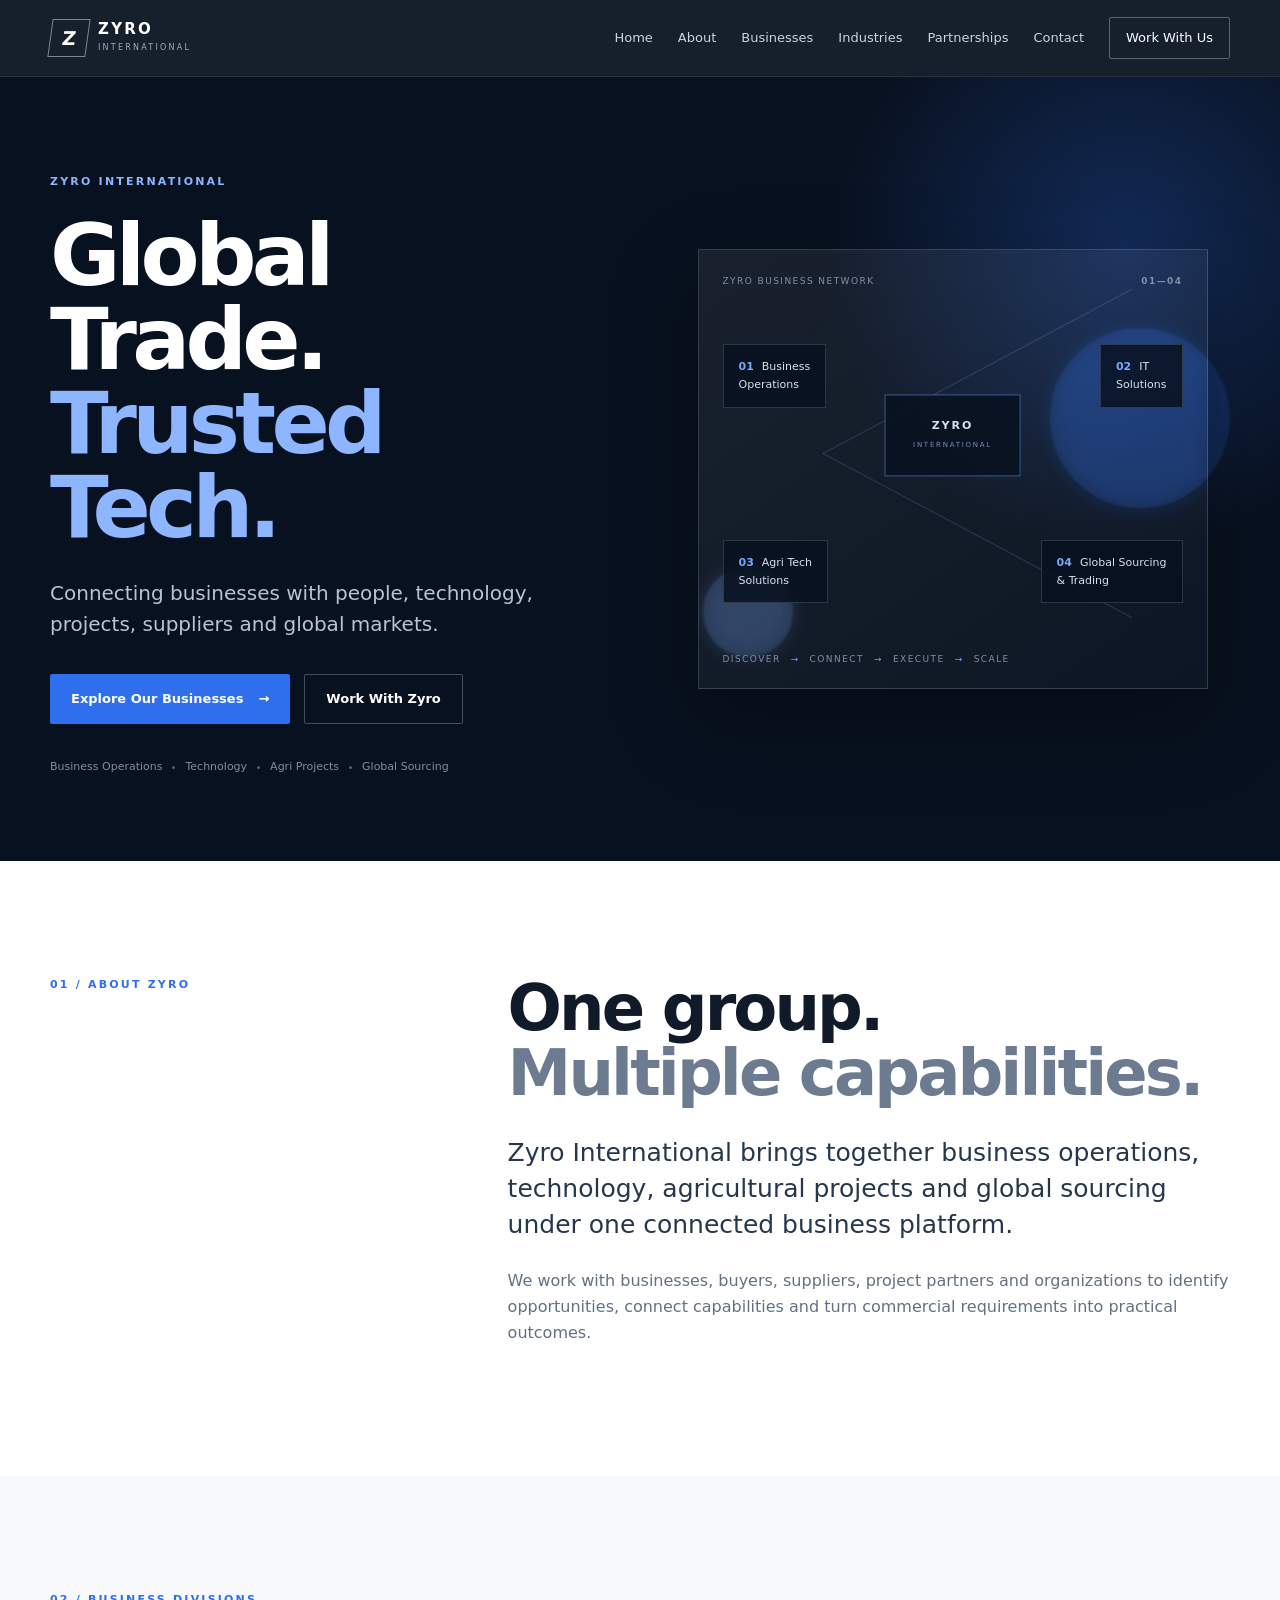
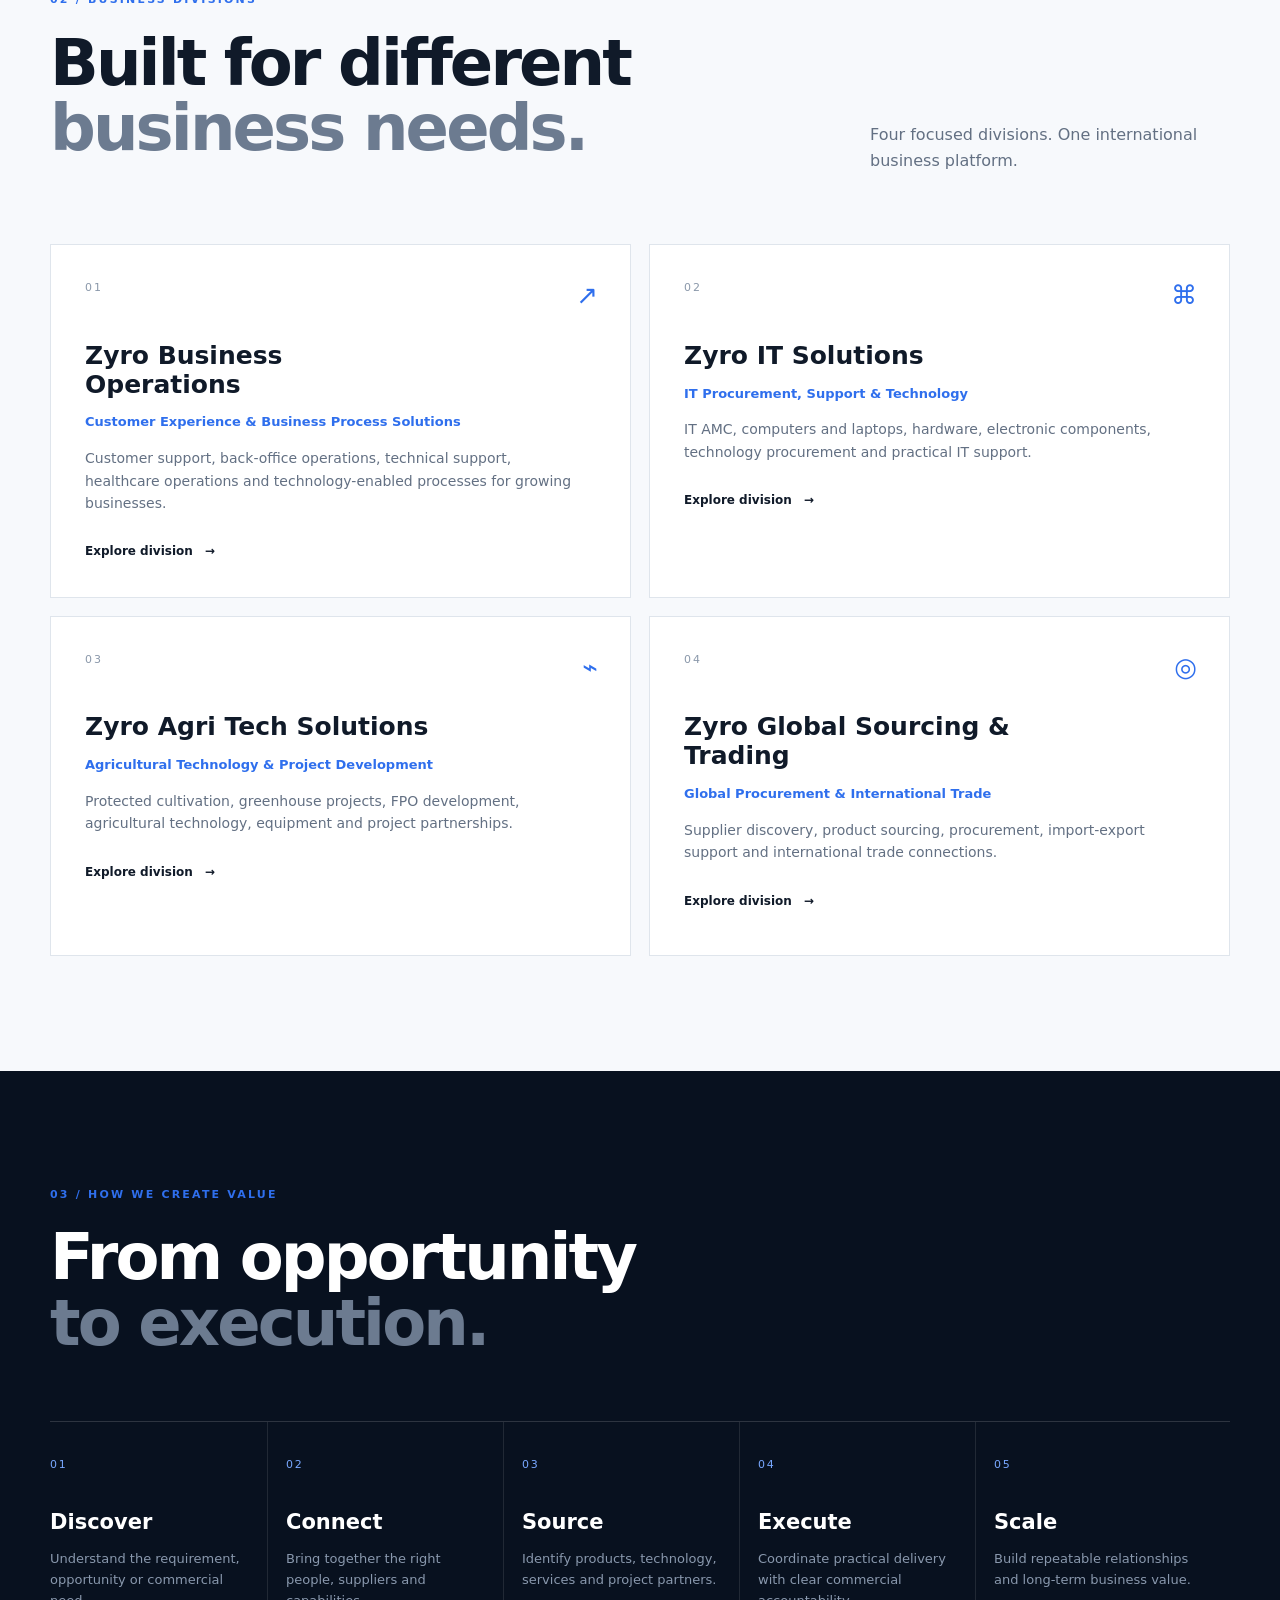
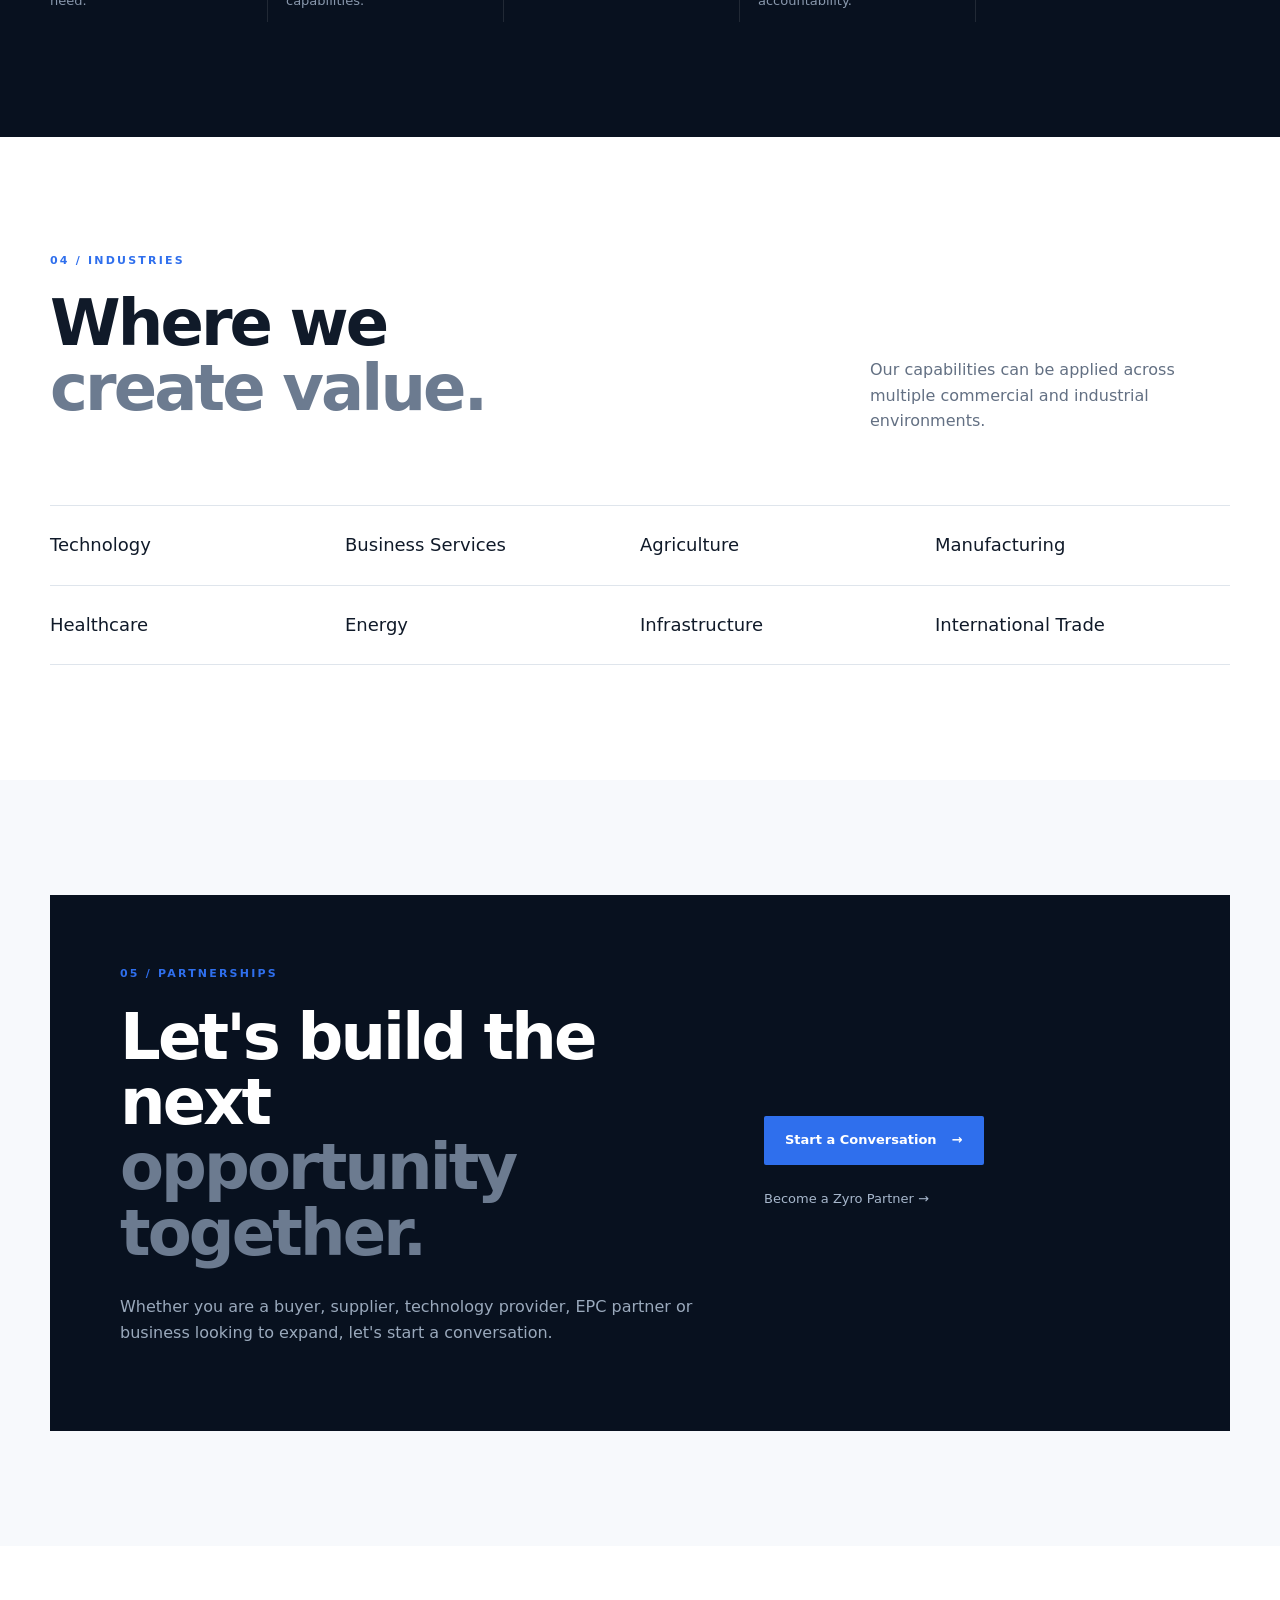
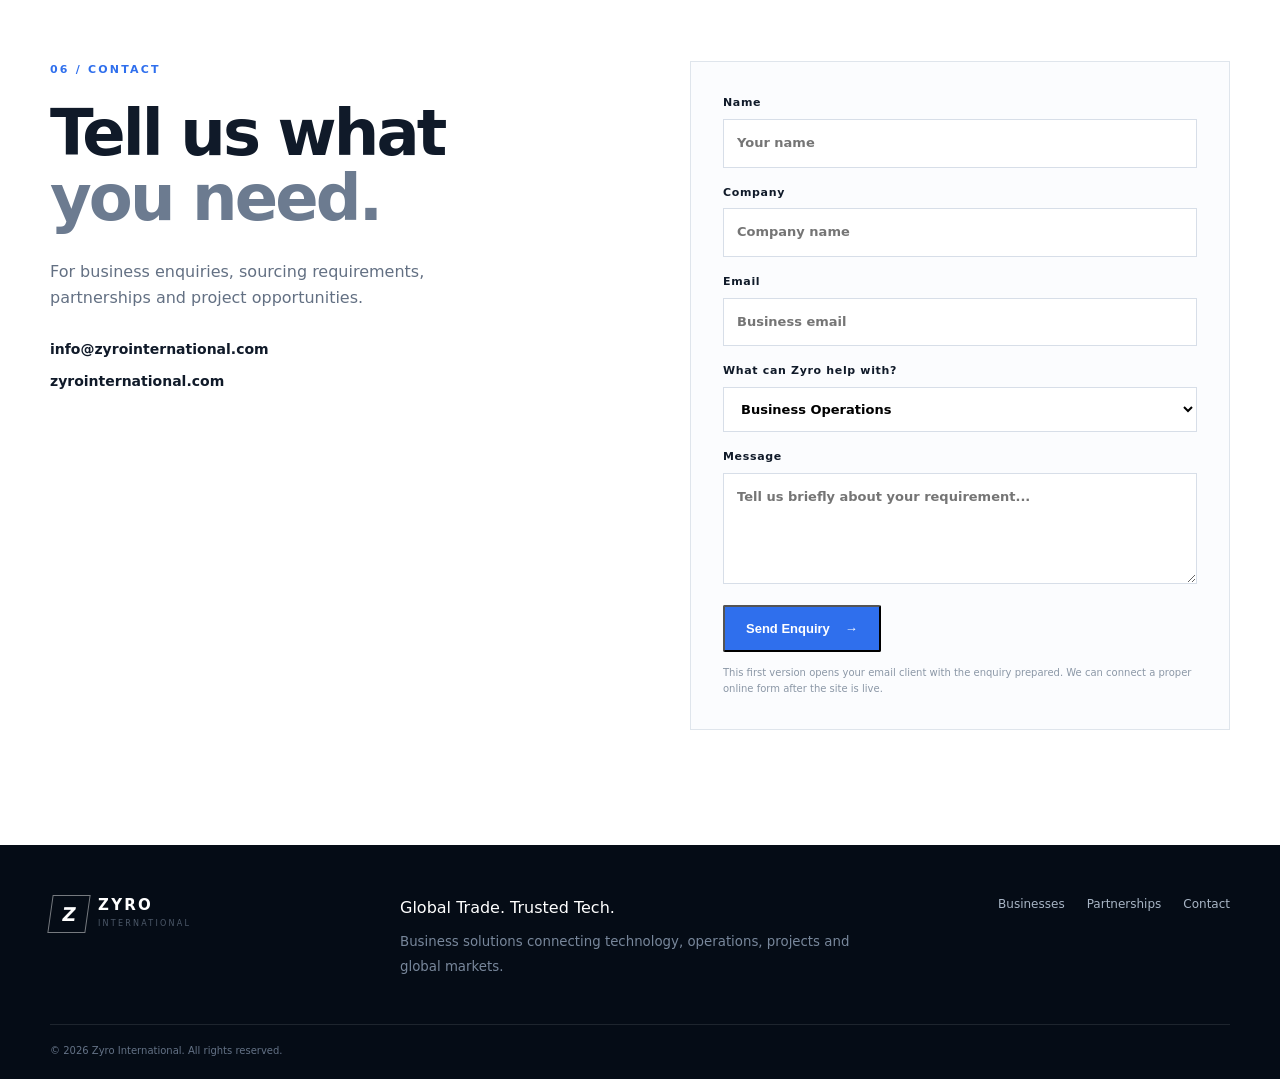
==== index.html @ a119b638 "Add files via upload" ====
<!DOCTYPE html>
<html lang="en">
<head>
  <meta charset="UTF-8">
  <meta name="viewport" content="width=device-width, initial-scale=1.0">
  <meta name="description" content="Zyro International — Global Trade. Trusted Tech. Business operations, IT solutions, agri tech, and global sourcing & trading.">
  <meta name="theme-color" content="#08111f">
  <title>Zyro International | Global Trade. Trusted Tech.</title>
  <link rel="stylesheet" href="styles.css">
</head>
<body>
  <header class="site-header">
    <div class="container nav-wrap">
      <a class="brand" href="#home" aria-label="Zyro International home">
        <span class="brand-mark">Z</span>
        <span><strong>ZYRO</strong><small>INTERNATIONAL</small></span>
      </a>
      <button class="menu-toggle" aria-label="Open menu" aria-expanded="false">☰</button>
      <nav class="nav" id="nav">
        <a href="#home">Home</a>
        <a href="#about">About</a>
        <a href="#businesses">Businesses</a>
        <a href="#industries">Industries</a>
        <a href="#partners">Partnerships</a>
        <a href="#contact">Contact</a>
        <a class="nav-cta" href="#contact">Work With Us</a>
      </nav>
    </div>
  </header>

  <main>
    <section class="hero" id="home">
      <div class="hero-glow"></div>
      <div class="container hero-grid">
        <div class="hero-copy reveal">
          <p class="eyebrow">ZYRO INTERNATIONAL</p>
          <h1>Global Trade.<br><span>Trusted Tech.</span></h1>
          <p class="hero-lead">Connecting businesses with people, technology, projects, suppliers and global markets.</p>
          <div class="hero-actions">
            <a class="btn btn-primary" href="#businesses">Explore Our Businesses <span>→</span></a>
            <a class="btn btn-ghost" href="#contact">Work With Zyro</a>
          </div>
          <div class="hero-proof">
            <span>Business Operations</span><i></i>
            <span>Technology</span><i></i>
            <span>Agri Projects</span><i></i>
            <span>Global Sourcing</span>
          </div>
        </div>
        <div class="hero-visual reveal">
          <div class="orb orb-a"></div>
          <div class="orb orb-b"></div>
          <div class="network-card">
            <div class="network-top"><span>ZYRO BUSINESS NETWORK</span><b>01—04</b></div>
            <div class="network-lines">
              <div class="node node-center"><strong>ZYRO</strong><small>INTERNATIONAL</small></div>
              <div class="node node-1"><b>01</b><span>Business<br>Operations</span></div>
              <div class="node node-2"><b>02</b><span>IT<br>Solutions</span></div>
              <div class="node node-3"><b>03</b><span>Agri Tech<br>Solutions</span></div>
              <div class="node node-4"><b>04</b><span>Global Sourcing<br>& Trading</span></div>
            </div>
            <div class="network-bottom">DISCOVER <span>→</span> CONNECT <span>→</span> EXECUTE <span>→</span> SCALE</div>
          </div>
        </div>
      </div>
    </section>

    <section class="intro section" id="about">
      <div class="container two-col">
        <div class="section-label">01 / ABOUT ZYRO</div>
        <div>
          <h2>One group.<br><em>Multiple capabilities.</em></h2>
          <p class="large-copy">Zyro International brings together business operations, technology, agricultural projects and global sourcing under one connected business platform.</p>
          <p>We work with businesses, buyers, suppliers, project partners and organizations to identify opportunities, connect capabilities and turn commercial requirements into practical outcomes.</p>
        </div>
      </div>
    </section>

    <section class="businesses section" id="businesses">
      <div class="container">
        <div class="section-head">
          <div>
            <div class="section-label">02 / BUSINESS DIVISIONS</div>
            <h2>Built for different<br><em>business needs.</em></h2>
          </div>
          <p>Four focused divisions. One international business platform.</p>
        </div>
        <div class="division-grid">
          <article class="division-card">
            <div class="card-no">01</div>
            <div class="card-icon">↗</div>
            <h3>Zyro Business Operations</h3>
            <p class="tagline">Customer Experience &amp; Business Process Solutions</p>
            <p>Customer support, back-office operations, technical support, healthcare operations and technology-enabled processes for growing businesses.</p>
            <a href="#contact">Explore division <span>→</span></a>
          </article>
          <article class="division-card">
            <div class="card-no">02</div>
            <div class="card-icon">⌘</div>
            <h3>Zyro IT Solutions</h3>
            <p class="tagline">IT Procurement, Support &amp; Technology</p>
            <p>IT AMC, computers and laptops, hardware, electronic components, technology procurement and practical IT support.</p>
            <a href="#contact">Explore division <span>→</span></a>
          </article>
          <article class="division-card">
            <div class="card-no">03</div>
            <div class="card-icon">⌁</div>
            <h3>Zyro Agri Tech Solutions</h3>
            <p class="tagline">Agricultural Technology &amp; Project Development</p>
            <p>Protected cultivation, greenhouse projects, FPO development, agricultural technology, equipment and project partnerships.</p>
            <a href="#contact">Explore division <span>→</span></a>
          </article>
          <article class="division-card">
            <div class="card-no">04</div>
            <div class="card-icon">◎</div>
            <h3>Zyro Global Sourcing &amp; Trading</h3>
            <p class="tagline">Global Procurement &amp; International Trade</p>
            <p>Supplier discovery, product sourcing, procurement, import-export support and international trade connections.</p>
            <a href="#contact">Explore division <span>→</span></a>
          </article>
        </div>
      </div>
    </section>

    <section class="process section">
      <div class="container">
        <div class="section-label">03 / HOW WE CREATE VALUE</div>
        <h2>From opportunity<br><em>to execution.</em></h2>
        <div class="process-grid">
          <div><span>01</span><strong>Discover</strong><p>Understand the requirement, opportunity or commercial need.</p></div>
          <div><span>02</span><strong>Connect</strong><p>Bring together the right people, suppliers and capabilities.</p></div>
          <div><span>03</span><strong>Source</strong><p>Identify products, technology, services and project partners.</p></div>
          <div><span>04</span><strong>Execute</strong><p>Coordinate practical delivery with clear commercial accountability.</p></div>
          <div><span>05</span><strong>Scale</strong><p>Build repeatable relationships and long-term business value.</p></div>
        </div>
      </div>
    </section>

    <section class="industries section" id="industries">
      <div class="container">
        <div class="section-head">
          <div>
            <div class="section-label">04 / INDUSTRIES</div>
            <h2>Where we<br><em>create value.</em></h2>
          </div>
          <p>Our capabilities can be applied across multiple commercial and industrial environments.</p>
        </div>
        <div class="industry-list">
          <span>Technology</span><span>Business Services</span><span>Agriculture</span><span>Manufacturing</span>
          <span>Healthcare</span><span>Energy</span><span>Infrastructure</span><span>International Trade</span>
        </div>
      </div>
    </section>

    <section class="partners section" id="partners">
      <div class="container partner-box">
        <div>
          <div class="section-label">05 / PARTNERSHIPS</div>
          <h2>Let's build the next<br><em>opportunity together.</em></h2>
          <p>Whether you are a buyer, supplier, technology provider, EPC partner or business looking to expand, let's start a conversation.</p>
        </div>
        <div class="partner-actions">
          <a class="btn btn-primary" href="#contact">Start a Conversation <span>→</span></a>
          <a class="text-link" href="#contact">Become a Zyro Partner →</a>
        </div>
      </div>
    </section>

    <section class="contact section" id="contact">
      <div class="container contact-grid">
        <div>
          <div class="section-label">06 / CONTACT</div>
          <h2>Tell us what<br><em>you need.</em></h2>
          <p class="contact-copy">For business enquiries, sourcing requirements, partnerships and project opportunities.</p>
          <div class="contact-details">
            <a href="mailto:info@zyrointernational.com">info@zyrointernational.com</a>
            <a href="https://zyrointernational.com">zyrointernational.com</a>
          </div>
        </div>
        <form class="lead-form" id="leadForm">
          <label>Name<input required name="name" type="text" placeholder="Your name"></label>
          <label>Company<input name="company" type="text" placeholder="Company name"></label>
          <label>Email<input required name="email" type="email" placeholder="Business email"></label>
          <label>What can Zyro help with?
            <select name="division">
              <option>Business Operations</option>
              <option>IT Solutions</option>
              <option>Agri Tech Solutions</option>
              <option>Global Sourcing & Trading</option>
              <option>Partnership</option>
              <option>Other</option>
            </select>
          </label>
          <label>Message<textarea required name="message" rows="4" placeholder="Tell us briefly about your requirement..."></textarea></label>
          <button class="btn btn-primary" type="submit">Send Enquiry <span>→</span></button>
          <p class="form-note">This first version opens your email client with the enquiry prepared. We can connect a proper online form after the site is live.</p>
        </form>
      </div>
    </section>
  </main>

  <footer>
    <div class="container footer-grid">
      <div class="brand footer-brand"><span class="brand-mark">Z</span><span><strong>ZYRO</strong><small>INTERNATIONAL</small></span></div>
      <div><p>Global Trade. Trusted Tech.</p><small>Business solutions connecting technology, operations, projects and global markets.</small></div>
      <div class="footer-links"><a href="#businesses">Businesses</a><a href="#partners">Partnerships</a><a href="#contact">Contact</a></div>
    </div>
    <div class="container copyright">© 2026 Zyro International. All rights reserved.</div>
  </footer>
  <script src="script.js"></script>
</body>
</html>
---- styles.css ----
:root{--navy:#08111f;--navy2:#0d1a2d;--ink:#101a29;--muted:#637083;--line:#dfe5ec;--bg:#f7f9fc;--white:#fff;--accent:#2f6fed;--accent2:#76a7ff;--max:1180px}
*{box-sizing:border-box}html{scroll-behavior:smooth}body{margin:0;font-family:Inter,ui-sans-serif,system-ui,-apple-system,BlinkMacSystemFont,"Segoe UI",sans-serif;color:var(--ink);background:var(--white);line-height:1.6}a{text-decoration:none;color:inherit}.container{width:min(var(--max),calc(100% - 48px));margin:auto}.site-header{position:sticky;top:0;z-index:50;background:rgba(8,17,31,.94);backdrop-filter:blur(14px);border-bottom:1px solid rgba(255,255,255,.08)}.nav-wrap{height:76px;display:flex;align-items:center;justify-content:space-between}.brand{display:flex;align-items:center;gap:10px;color:#fff}.brand-mark{width:38px;height:38px;border:1px solid rgba(255,255,255,.45);display:grid;place-items:center;font-weight:800;font-size:19px;transform:skew(-8deg)}.brand strong{display:block;letter-spacing:.15em;font-size:15px;line-height:1}.brand small{display:block;font-size:8px;letter-spacing:.28em;opacity:.62;margin-top:5px}.nav{display:flex;align-items:center;gap:25px;color:#cbd4e1;font-size:13px}.nav a:hover{color:#fff}.nav-cta{border:1px solid rgba(255,255,255,.3);padding:10px 16px;border-radius:2px;color:#fff}.menu-toggle{display:none;background:none;border:0;color:#fff;font-size:25px}
.hero{min-height:720px;background:var(--navy);color:#fff;position:relative;overflow:hidden;display:flex;align-items:center}.hero-glow{position:absolute;width:650px;height:650px;right:-170px;top:-150px;background:radial-gradient(circle,rgba(47,111,237,.28),transparent 65%)}.hero-grid{display:grid;grid-template-columns:1fr 1fr;gap:70px;align-items:center;padding:85px 0}.eyebrow,.section-label{font-size:11px;letter-spacing:.2em;font-weight:700;color:var(--accent);margin-bottom:22px}.hero .eyebrow{color:#8eb5ff}.hero h1{font-size:clamp(52px,7vw,86px);line-height:.98;letter-spacing:-.055em;margin:0 0 28px;font-weight:700}.hero h1 span{color:#8eb5ff}.hero-lead{font-size:20px;line-height:1.55;color:#b8c4d5;max-width:590px}.hero-actions{display:flex;gap:14px;margin:34px 0}.btn{display:inline-flex;align-items:center;justify-content:center;gap:15px;padding:14px 21px;border-radius:2px;font-size:13px;font-weight:700;transition:.2s}.btn-primary{background:var(--accent);color:#fff}.btn-primary:hover{transform:translateY(-2px);background:#4680f1}.btn-ghost{border:1px solid rgba(255,255,255,.25);color:#fff}.hero-proof{display:flex;flex-wrap:wrap;gap:10px;align-items:center;color:#7f8ea3;font-size:11px}.hero-proof i{width:3px;height:3px;background:#506177;border-radius:50%}
.hero-visual{position:relative;min-height:470px;display:grid;place-items:center}.network-card{width:min(510px,100%);height:440px;border:1px solid rgba(255,255,255,.15);background:linear-gradient(145deg,rgba(255,255,255,.07),rgba(255,255,255,.025));backdrop-filter:blur(10px);padding:24px;position:relative;box-shadow:0 30px 80px rgba(0,0,0,.25)}.network-top,.network-bottom{display:flex;justify-content:space-between;color:#8190a5;font-size:9px;letter-spacing:.16em}.network-bottom{position:absolute;bottom:22px;left:24px;right:24px;justify-content:flex-start;gap:10px}.network-bottom span{color:#6e9fff}.network-lines{height:350px;position:relative}.network-lines:before,.network-lines:after{content:"";position:absolute;background:rgba(118,167,255,.22);height:1px;transform-origin:left center}.network-lines:before{width:350px;left:100px;top:165px;transform:rotate(-28deg)}.network-lines:after{width:350px;left:100px;top:165px;transform:rotate(28deg)}.node{position:absolute;border:1px solid rgba(255,255,255,.15);background:rgba(8,17,31,.85);padding:13px 15px;font-size:11px;color:#d9e1ed;z-index:2}.node b{color:#79a8ff;margin-right:8px}.node-center{left:50%;top:42%;transform:translate(-50%,-50%);text-align:center;border-color:rgba(118,167,255,.5);padding:22px 28px}.node-center strong{display:block;letter-spacing:.18em}.node-center small{font-size:7px;letter-spacing:.25em;color:#7890af}.node-1{left:0;top:16%}.node-2{right:0;top:16%}.node-3{left:0;bottom:10%}.node-4{right:0;bottom:10%}.orb{position:absolute;border-radius:50%;filter:blur(1px)}.orb-a{width:180px;height:180px;background:rgba(47,111,237,.18);right:0;top:20%}.orb-b{width:90px;height:90px;background:rgba(118,167,255,.16);left:5%;bottom:10%}
.section{padding:115px 0}.two-col{display:grid;grid-template-columns:32% 1fr;gap:80px}.section h2{font-size:clamp(38px,5vw,64px);line-height:1.02;letter-spacing:-.045em;margin:0 0 28px}.section h2 em{font-style:normal;color:#6c7b90}.large-copy{font-size:25px;line-height:1.45;color:#26374c}.intro p:not(.large-copy){max-width:760px;color:var(--muted)}
.businesses{background:var(--bg)}.section-head{display:flex;justify-content:space-between;gap:40px;align-items:end;margin-bottom:55px}.section-head>p{max-width:360px;color:var(--muted)}.division-grid{display:grid;grid-template-columns:1fr 1fr;gap:18px}.division-card{background:#fff;border:1px solid var(--line);padding:34px;min-height:340px;position:relative;transition:.25s}.division-card:hover{transform:translateY(-5px);box-shadow:0 18px 45px rgba(12,31,55,.09);border-color:#cbd6e4}.card-no{font-size:11px;letter-spacing:.18em;color:#8a98aa}.card-icon{position:absolute;right:32px;top:30px;font-size:26px;color:var(--accent)}.division-card h3{font-size:25px;line-height:1.15;margin:45px 0 10px;max-width:360px}.tagline{font-size:13px;color:var(--accent);font-weight:700}.division-card>p:not(.tagline){color:var(--muted);font-size:14px;max-width:500px}.division-card a{display:inline-flex;gap:12px;margin-top:14px;color:var(--ink);font-weight:700;font-size:12px}
.process{background:var(--navy);color:#fff}.process h2{margin-bottom:65px}.process-grid{display:grid;grid-template-columns:repeat(5,1fr);border-top:1px solid rgba(255,255,255,.15)}.process-grid>div{padding:28px 18px 10px 0;border-right:1px solid rgba(255,255,255,.1);margin-right:18px}.process-grid>div:last-child{border:0}.process-grid span{color:#79a8ff;font-size:11px;letter-spacing:.15em}.process-grid strong{display:block;font-size:21px;margin:30px 0 10px}.process-grid p{color:#8998ad;font-size:13px;margin:0}
.industries{background:#fff}.industry-list{display:flex;flex-wrap:wrap;border-top:1px solid var(--line)}.industry-list span{width:25%;padding:25px 0;border-bottom:1px solid var(--line);font-size:18px}
.partners{background:var(--bg)}.partner-box{background:var(--navy);color:#fff;padding:70px;display:grid;grid-template-columns:1.5fr 1fr;gap:50px;align-items:center}.partner-box p{color:#9aa9bc;max-width:600px}.partner-actions{display:flex;flex-direction:column;align-items:flex-start;gap:24px}.text-link{font-size:13px;color:#a7b7cc}.contact{background:#fff}.contact-grid{display:grid;grid-template-columns:1fr 1fr;gap:100px}.contact-copy{color:var(--muted);max-width:450px}.contact-details{display:flex;flex-direction:column;gap:9px;margin-top:28px;font-weight:700;font-size:14px}.lead-form{border:1px solid var(--line);padding:32px;background:#fbfcfe}.lead-form label{display:block;font-size:11px;font-weight:700;letter-spacing:.06em;margin-bottom:16px}.lead-form input,.lead-form select,.lead-form textarea{width:100%;margin-top:7px;padding:13px;border:1px solid #d7dee8;background:#fff;font:inherit;font-size:13px;outline:none}.lead-form input:focus,.lead-form select:focus,.lead-form textarea:focus{border-color:var(--accent)}.form-note{font-size:10px;color:#8b97a6;margin:13px 0 0}
footer{background:#050c16;color:#fff;padding:50px 0 20px}.footer-grid{display:grid;grid-template-columns:1fr 1.5fr 1fr;gap:30px;align-items:start}.footer-grid p{margin:0 0 7px}.footer-grid small{color:#78879b}.footer-links{display:flex;justify-content:flex-end;gap:22px;font-size:12px;color:#a8b5c5}.copyright{border-top:1px solid rgba(255,255,255,.1);margin-top:45px;padding-top:18px;color:#647286;font-size:10px}
.reveal{opacity:0;transform:translateY(18px);animation:reveal .8s ease forwards}.hero-copy{animation-delay:.05s}.hero-visual{animation-delay:.2s}@keyframes reveal{to{opacity:1;transform:none}}
@media(max-width:900px){.nav{display:none;position:absolute;top:76px;left:0;right:0;background:var(--navy);padding:20px 24px;flex-direction:column;align-items:flex-start}.nav.open{display:flex}.menu-toggle{display:block}.hero-grid,.two-col,.contact-grid,.partner-box{grid-template-columns:1fr}.hero{min-height:auto}.hero-grid{padding:70px 0}.hero-visual{min-height:390px}.process-grid{grid-template-columns:1fr 1fr;gap:10px}.process-grid>div{border-bottom:1px solid rgba(255,255,255,.1);padding-bottom:20px}.industry-list span{width:50%}.partner-box{padding:45px}.section-head{display:block}}
@media(max-width:600px){.container{width:min(100% - 32px,var(--max))}.hero h1{font-size:52px}.hero-lead{font-size:17px}.hero-actions{flex-direction:column;align-items:stretch}.hero-proof{gap:7px}.network-card{height:360px}.network-lines{height:275px}.node-1,.node-2{top:10%}.node-3,.node-4{bottom:5%}.node-center{top:43%}.network-lines:before,.network-lines:after{width:210px}.division-grid{grid-template-columns:1fr}.division-card{min-height:auto}.section{padding:80px 0}.process-grid{grid-template-columns:1fr}.industry-list span{width:100%}.footer-grid{grid-template-columns:1fr}.footer-links{justify-content:flex-start;flex-wrap:wrap}.section h2{font-size:43px}}
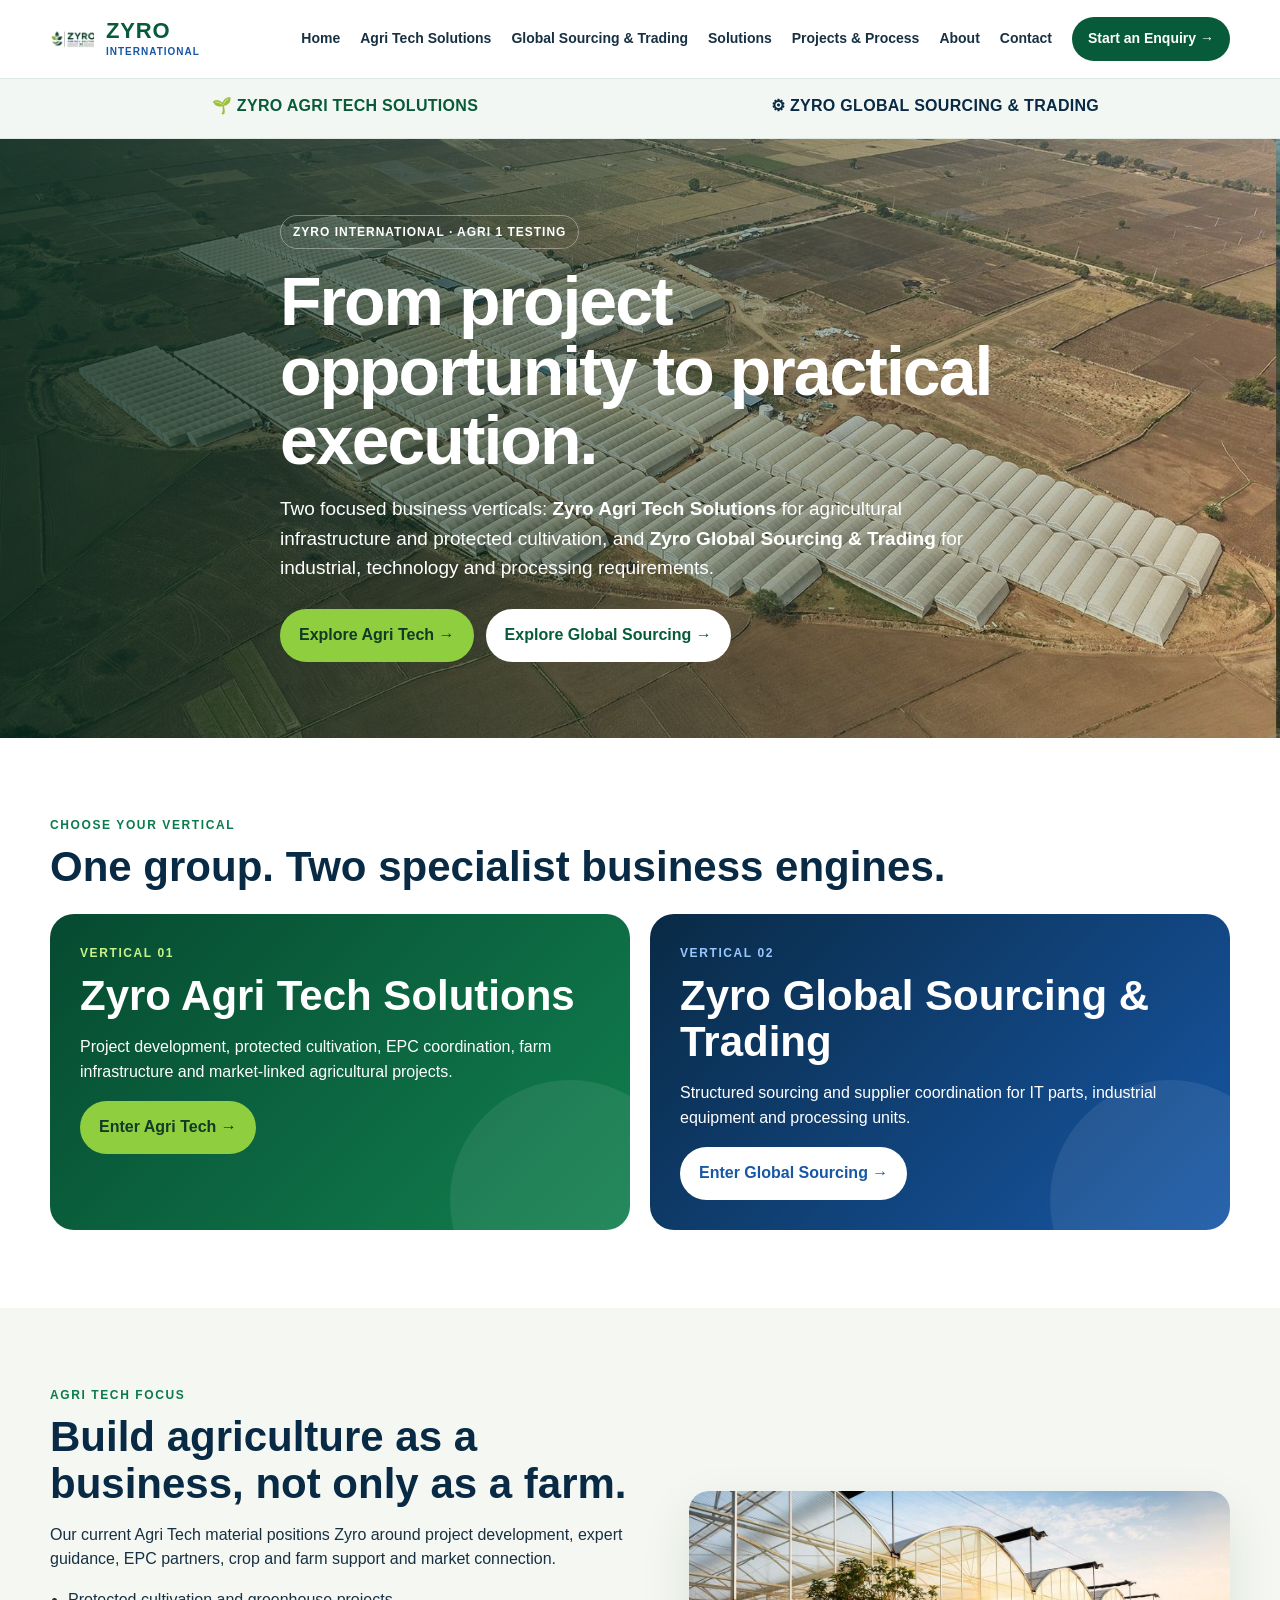
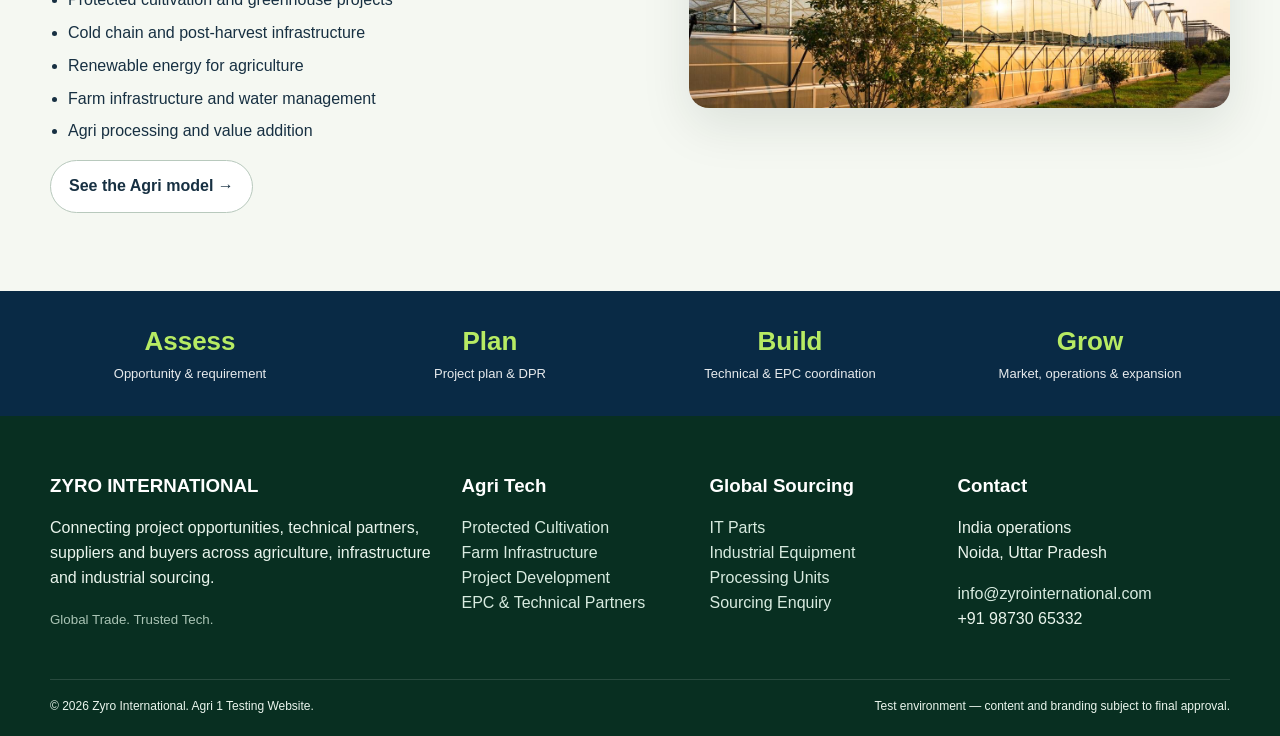
==== commit dc355094: "Add files via upload" ====
--- a/index.html
+++ b/index.html
@@ -1,212 +1,47 @@
-<!DOCTYPE html>
-<html lang="en">
-<head>
-  <meta charset="UTF-8">
-  <meta name="viewport" content="width=device-width, initial-scale=1.0">
-  <meta name="description" content="Zyro International — Global Trade. Trusted Tech. Business operations, IT solutions, agri tech, and global sourcing & trading.">
-  <meta name="theme-color" content="#08111f">
-  <title>Zyro International | Global Trade. Trusted Tech.</title>
-  <link rel="stylesheet" href="styles.css">
-</head>
-<body>
-  <header class="site-header">
-    <div class="container nav-wrap">
-      <a class="brand" href="#home" aria-label="Zyro International home">
-        <span class="brand-mark">Z</span>
-        <span><strong>ZYRO</strong><small>INTERNATIONAL</small></span>
-      </a>
-      <button class="menu-toggle" aria-label="Open menu" aria-expanded="false">☰</button>
-      <nav class="nav" id="nav">
-        <a href="#home">Home</a>
-        <a href="#about">About</a>
-        <a href="#businesses">Businesses</a>
-        <a href="#industries">Industries</a>
-        <a href="#partners">Partnerships</a>
-        <a href="#contact">Contact</a>
-        <a class="nav-cta" href="#contact">Work With Us</a>
-      </nav>
-    </div>
-  </header>
+<!doctype html><html lang="en"><head><meta charset="utf-8">
+<meta name="viewport" content="width=device-width, initial-scale=1">
+<title>Agri 1 Testing | Zyro International</title>
+<meta name="description" content="Zyro International — Agri Tech Solutions and Global Sourcing & Trading.">
+<link rel="stylesheet" href="styles.css"></head><body>
+<header class="header"><div class="container nav">
+  <a class="brand" href="index.html"><img src="[data-uri]" alt="Zyro leaf mark"><div class="brand-text"><strong>ZYRO</strong><span>INTERNATIONAL</span></div></a>
+  <button class="mobile" data-mobile aria-label="Open navigation">☰</button>
+  <nav class="menu"><a class="" href="index.html">Home</a><a class="" href="agri-tech.html">Agri Tech Solutions</a><a class="" href="global-sourcing.html">Global Sourcing & Trading</a><a class="" href="solutions.html">Solutions</a><a class="" href="projects.html">Projects & Process</a><a class="" href="about.html">About</a><a class="" href="contact.html">Contact</a><a class="cta" href="contact.html">Start an Enquiry →</a></nav>
+</div></header>
+<div class="vertical-switch"><div class="container switch-inner">
+  <a class="vtab agri " href="agri-tech.html">🌱 ZYRO AGRI TECH SOLUTIONS</a>
+  <a class="vtab trade " href="global-sourcing.html">⚙ ZYRO GLOBAL SOURCING &amp; TRADING</a>
+</div></div>
 
-  <main>
-    <section class="hero" id="home">
-      <div class="hero-glow"></div>
-      <div class="container hero-grid">
-        <div class="hero-copy reveal">
-          <p class="eyebrow">ZYRO INTERNATIONAL</p>
-          <h1>Global Trade.<br><span>Trusted Tech.</span></h1>
-          <p class="hero-lead">Connecting businesses with people, technology, projects, suppliers and global markets.</p>
-          <div class="hero-actions">
-            <a class="btn btn-primary" href="#businesses">Explore Our Businesses <span>→</span></a>
-            <a class="btn btn-ghost" href="#contact">Work With Zyro</a>
-          </div>
-          <div class="hero-proof">
-            <span>Business Operations</span><i></i>
-            <span>Technology</span><i></i>
-            <span>Agri Projects</span><i></i>
-            <span>Global Sourcing</span>
-          </div>
-        </div>
-        <div class="hero-visual reveal">
-          <div class="orb orb-a"></div>
-          <div class="orb orb-b"></div>
-          <div class="network-card">
-            <div class="network-top"><span>ZYRO BUSINESS NETWORK</span><b>01—04</b></div>
-            <div class="network-lines">
-              <div class="node node-center"><strong>ZYRO</strong><small>INTERNATIONAL</small></div>
-              <div class="node node-1"><b>01</b><span>Business<br>Operations</span></div>
-              <div class="node node-2"><b>02</b><span>IT<br>Solutions</span></div>
-              <div class="node node-3"><b>03</b><span>Agri Tech<br>Solutions</span></div>
-              <div class="node node-4"><b>04</b><span>Global Sourcing<br>& Trading</span></div>
-            </div>
-            <div class="network-bottom">DISCOVER <span>→</span> CONNECT <span>→</span> EXECUTE <span>→</span> SCALE</div>
-          </div>
-        </div>
-      </div>
-    </section>
+<section class="hero">
+  <img class="hero-bg" src="[data-uri]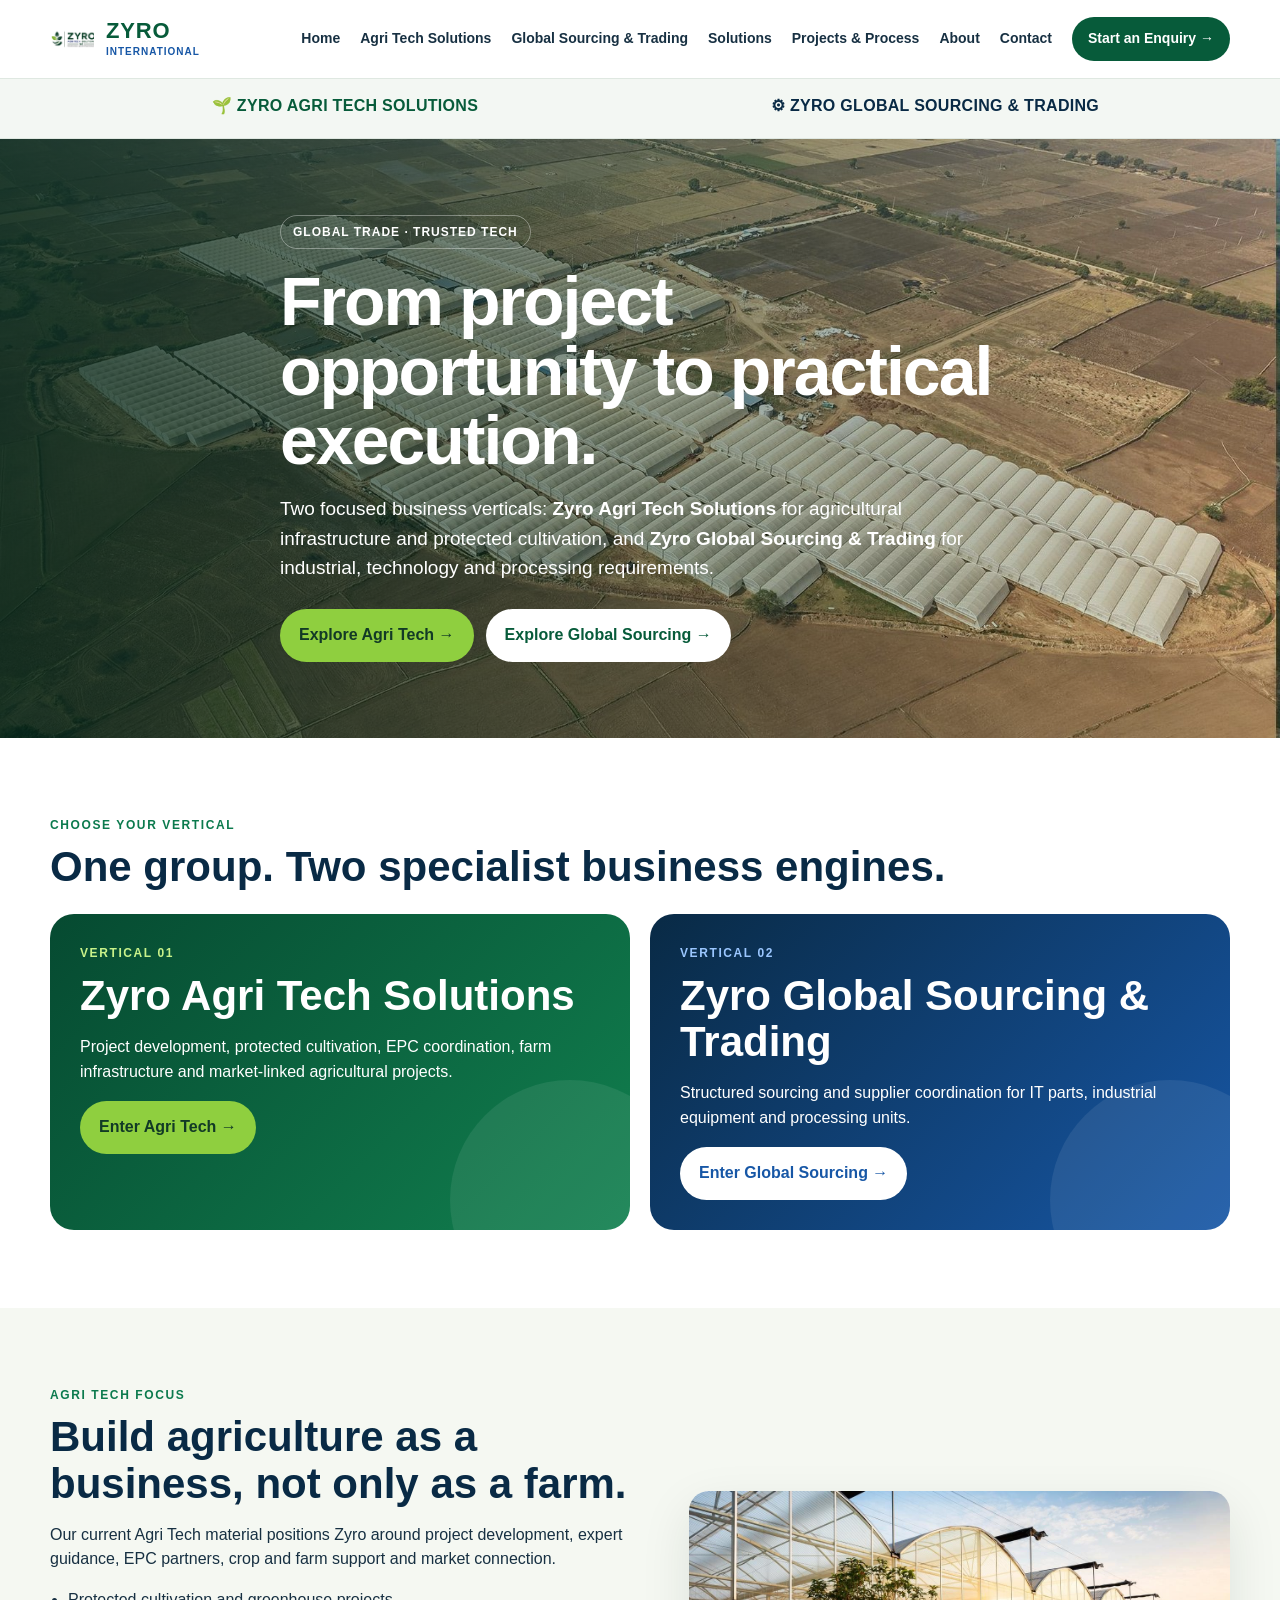
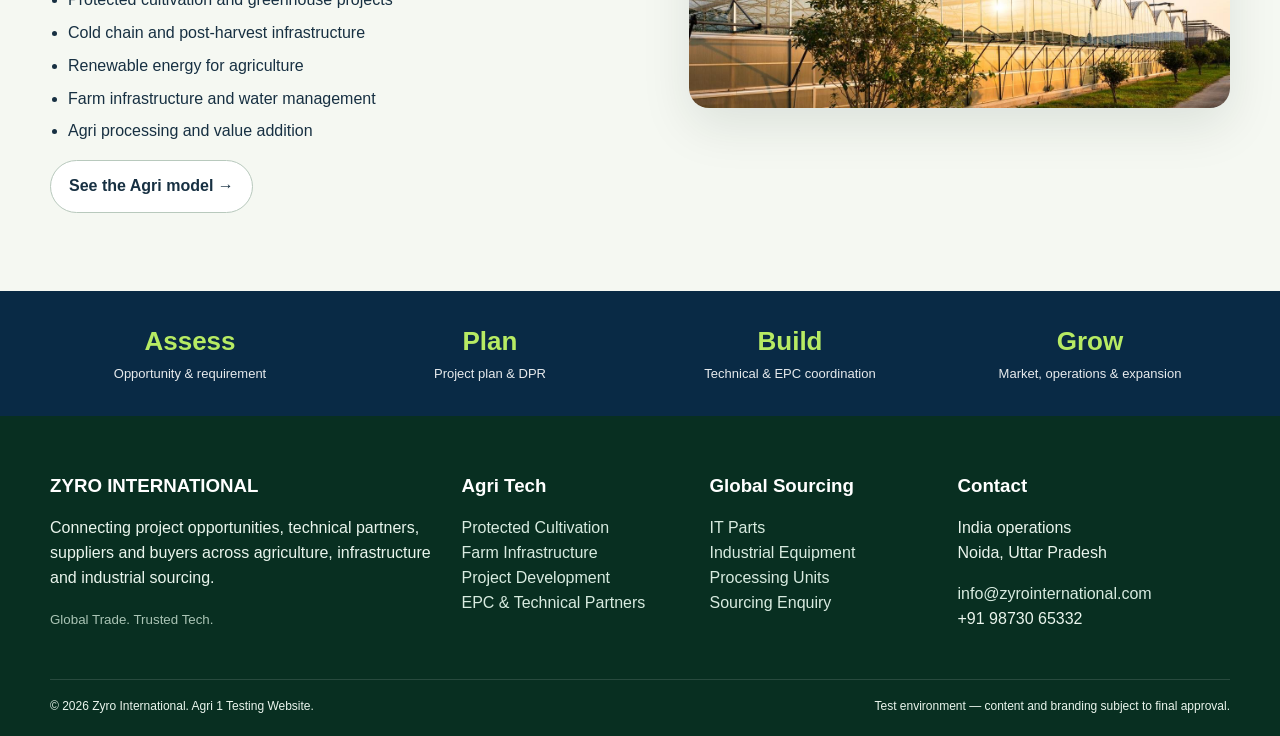
==== commit 8ce2e0d6: "Update print statement from 'Hello' to 'Goodbye'" ====
--- a/index.html
+++ b/index.html
@@ -1,6 +1,6 @@
 <!doctype html><html lang="en"><head><meta charset="utf-8">
 <meta name="viewport" content="width=device-width, initial-scale=1">
-<title>Agri 1 Testing | Zyro International</title>
+<title>Zyro International | Global Trade. Trusted Tech.</title>
 <meta name="description" content="Zyro International — Agri Tech Solutions and Global Sourcing & Trading.">
 <link rel="stylesheet" href="styles.css"></head><body>
 <header class="header"><div class="container nav">
@@ -16,7 +16,7 @@
 <section class="hero">
   <img class="hero-bg" src="[data-uri]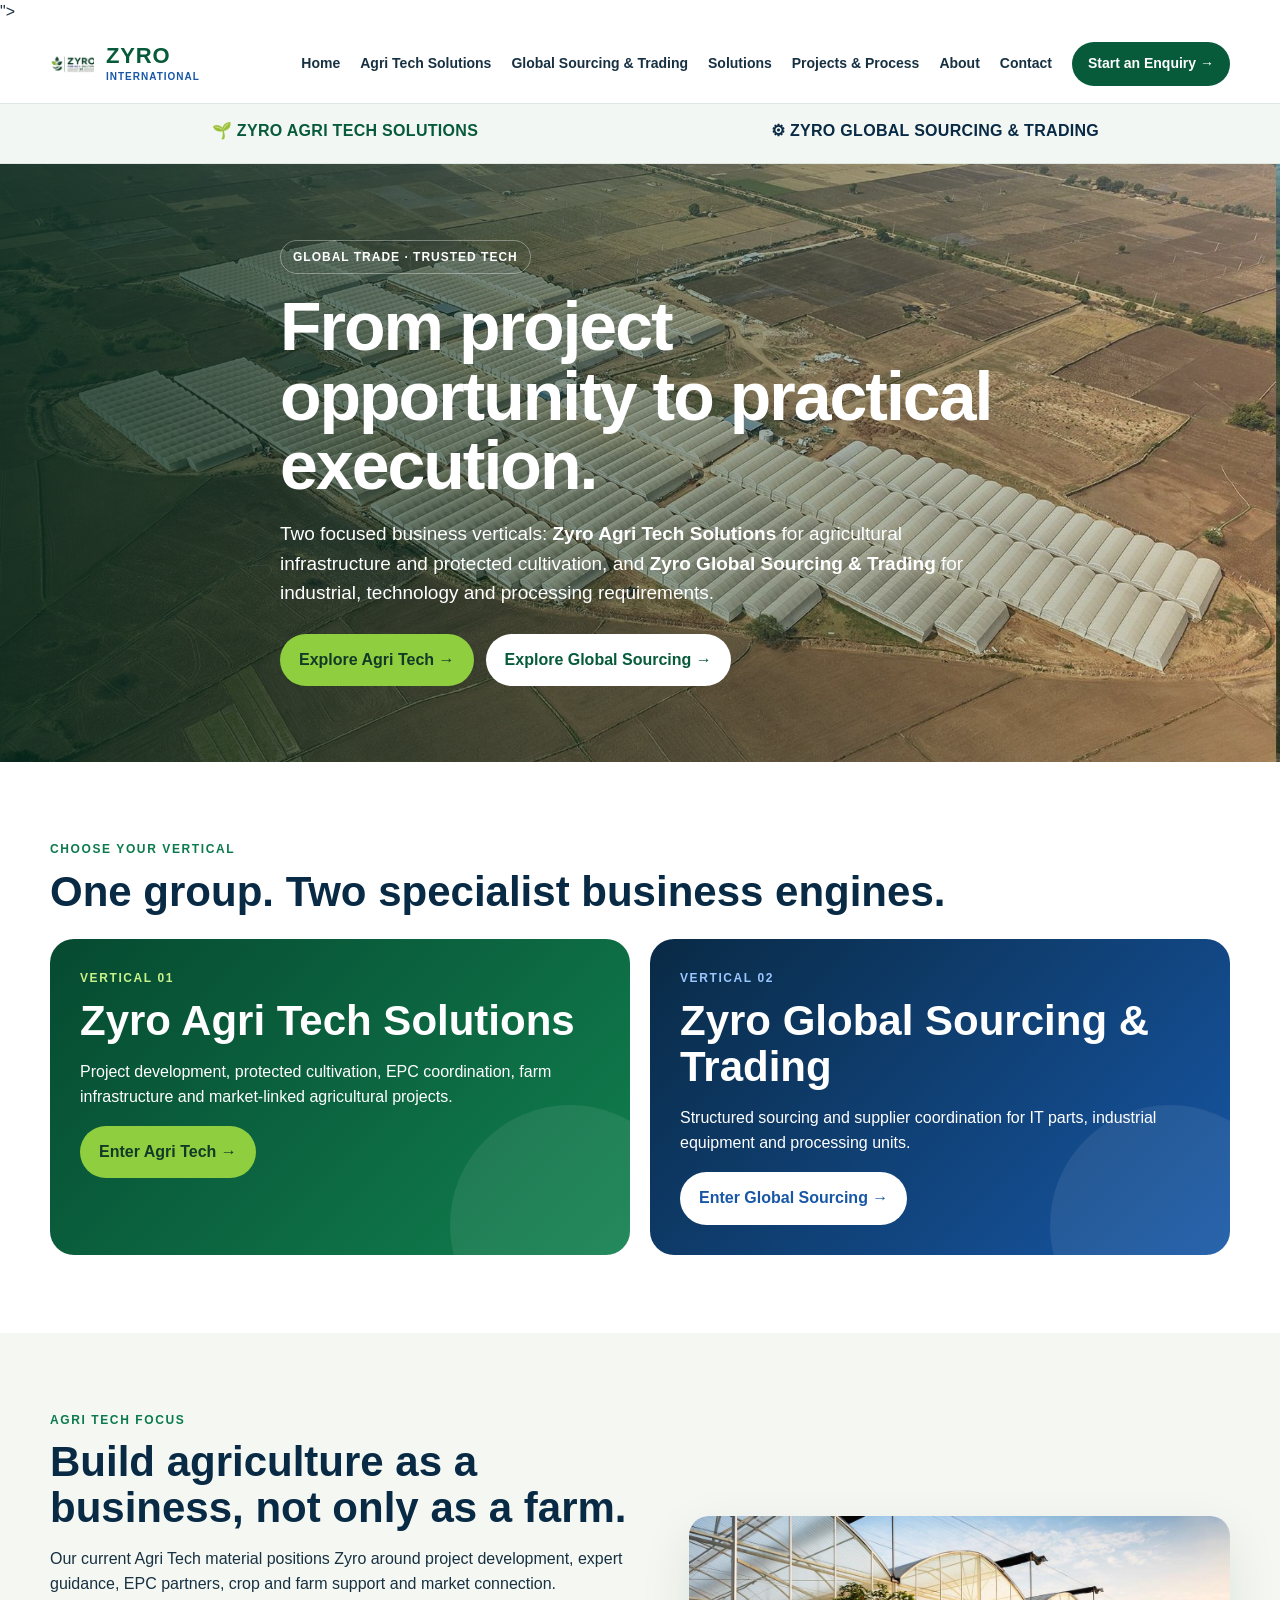
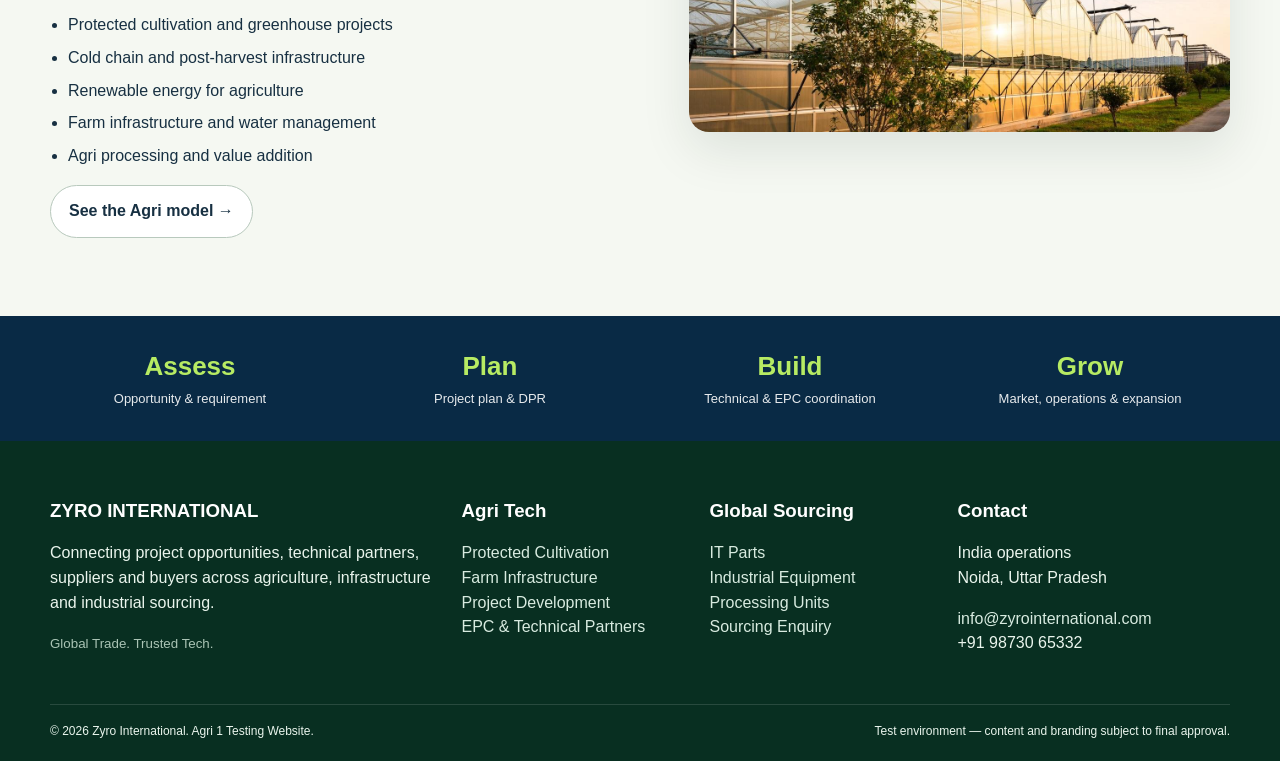
==== commit bc46ae6f: "Update print statement from 'Hello' to 'Goodbye'" ====
--- a/index.html
+++ b/index.html
@@ -1,7 +1,9 @@
 <!doctype html><html lang="en"><head><meta charset="utf-8">
 <meta name="viewport" content="width=device-width, initial-scale=1">
 <title>Zyro International | Global Trade. Trusted Tech.</title>
-<meta name="description" content="Zyro International — Agri Tech Solutions and Global Sourcing & Trading.">
+<link rel="icon" type="image/x-icon" href="/favicon.ico">
+<link rel="icon" type="image/png" sizes="512x512" href="/<link rel="icon" type="image/png" sizes="512x512" href="/zyro-favicon.png">
+<meta name="description" content="Zyro International – Agri Tech Solutions and Global Sourcing & Trading.">"><meta name="description" content="Zyro International — Agri Tech Solutions and Global Sourcing & Trading.">
 <link rel="stylesheet" href="styles.css"></head><body>
 <header class="header"><div class="container nav">
   <a class="brand" href="index.html"><img src="[data-uri]" alt="Zyro leaf mark"><div class="brand-text"><strong>ZYRO</strong><span>INTERNATIONAL</span></div></a>
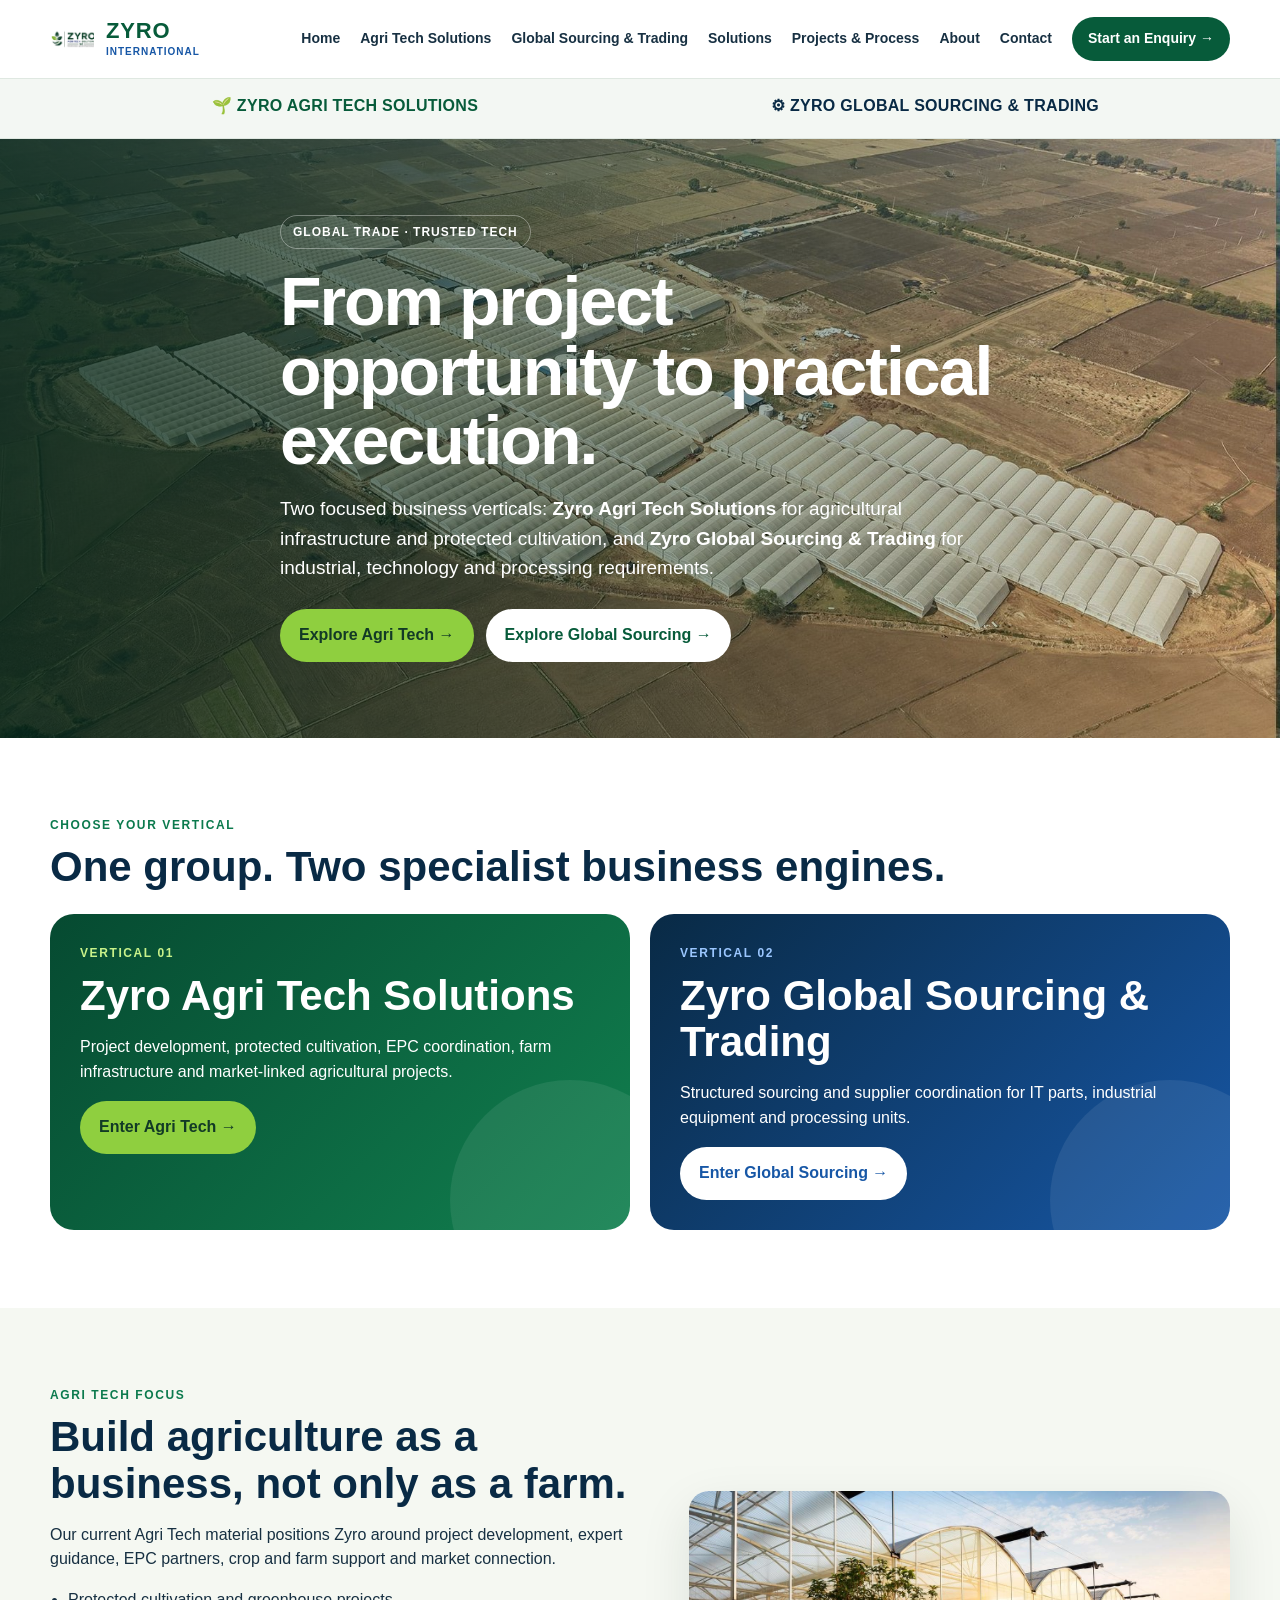
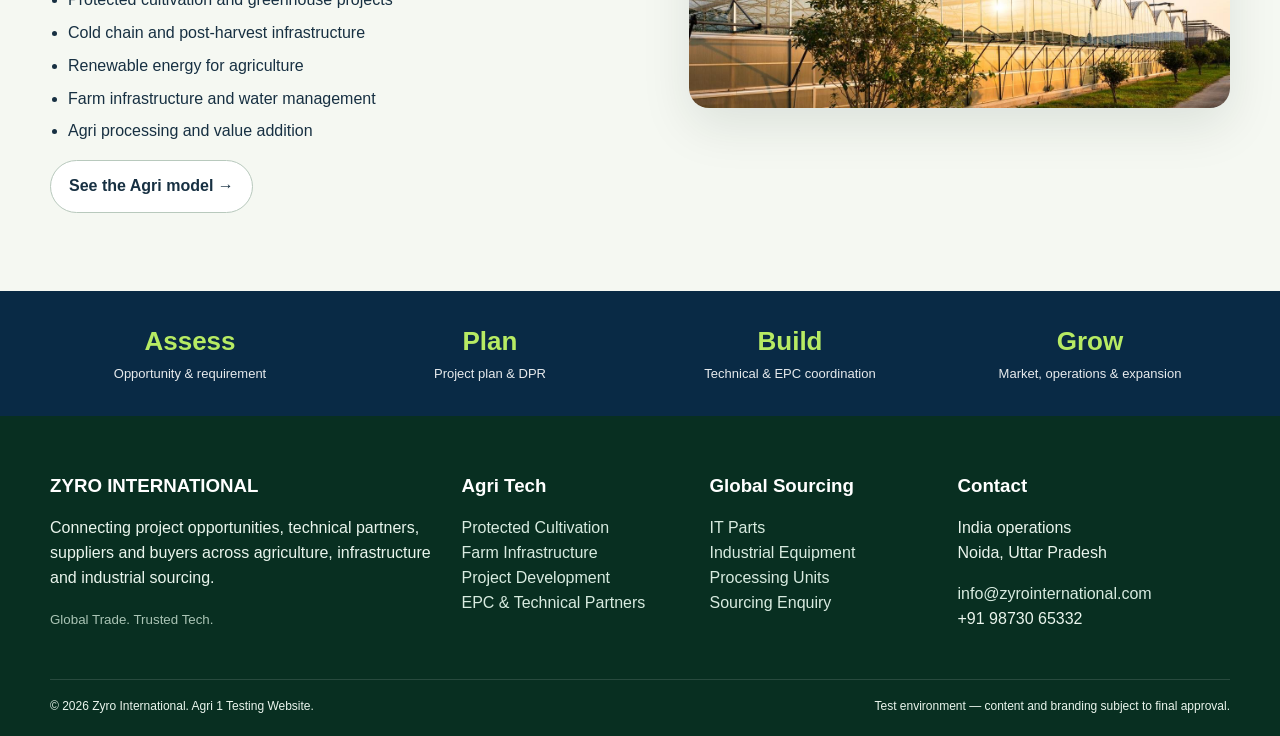
==== commit d59a0ea6: "Update print statement from 'Hello' to 'Goodbye'" ====
--- a/index.html
+++ b/index.html
@@ -1,10 +1,16 @@
-<!doctype html><html lang="en"><head><meta charset="utf-8">
-<meta name="viewport" content="width=device-width, initial-scale=1">
-<title>Zyro International | Global Trade. Trusted Tech.</title>
-<link rel="icon" type="image/x-icon" href="/favicon.ico">
-<link rel="icon" type="image/png" sizes="512x512" href="/<link rel="icon" type="image/png" sizes="512x512" href="/zyro-favicon.png">
-<meta name="description" content="Zyro International – Agri Tech Solutions and Global Sourcing & Trading.">"><meta name="description" content="Zyro International — Agri Tech Solutions and Global Sourcing & Trading.">
-<link rel="stylesheet" href="styles.css"></head><body>
+
+<!doctype html>
+<html lang="en">
+<head>
+  <meta charset="utf-8">
+  <meta name="viewport" content="width=device-width, initial-scale=1">
+  <title>Zyro International | Global Trade. Trusted Tech.</title>
+  <link rel="icon" href="/favicon.ico" type="image/x-icon">
+  <link rel="icon" href="/zyro-favicon.png" type="image/png" sizes="512x512">
+  <meta name="description" content="Zyro International — Agri Tech Solutions and Global Sourcing &amp; Trading.">
+  <link rel="stylesheet" href="styles.css">
+</head>
+<body>
 <header class="header"><div class="container nav">
   <a class="brand" href="index.html"><img src="[data-uri]" alt="Zyro leaf mark"><div class="brand-text"><strong>ZYRO</strong><span>INTERNATIONAL</span></div></a>
   <button class="mobile" data-mobile aria-label="Open navigation">☰</button>
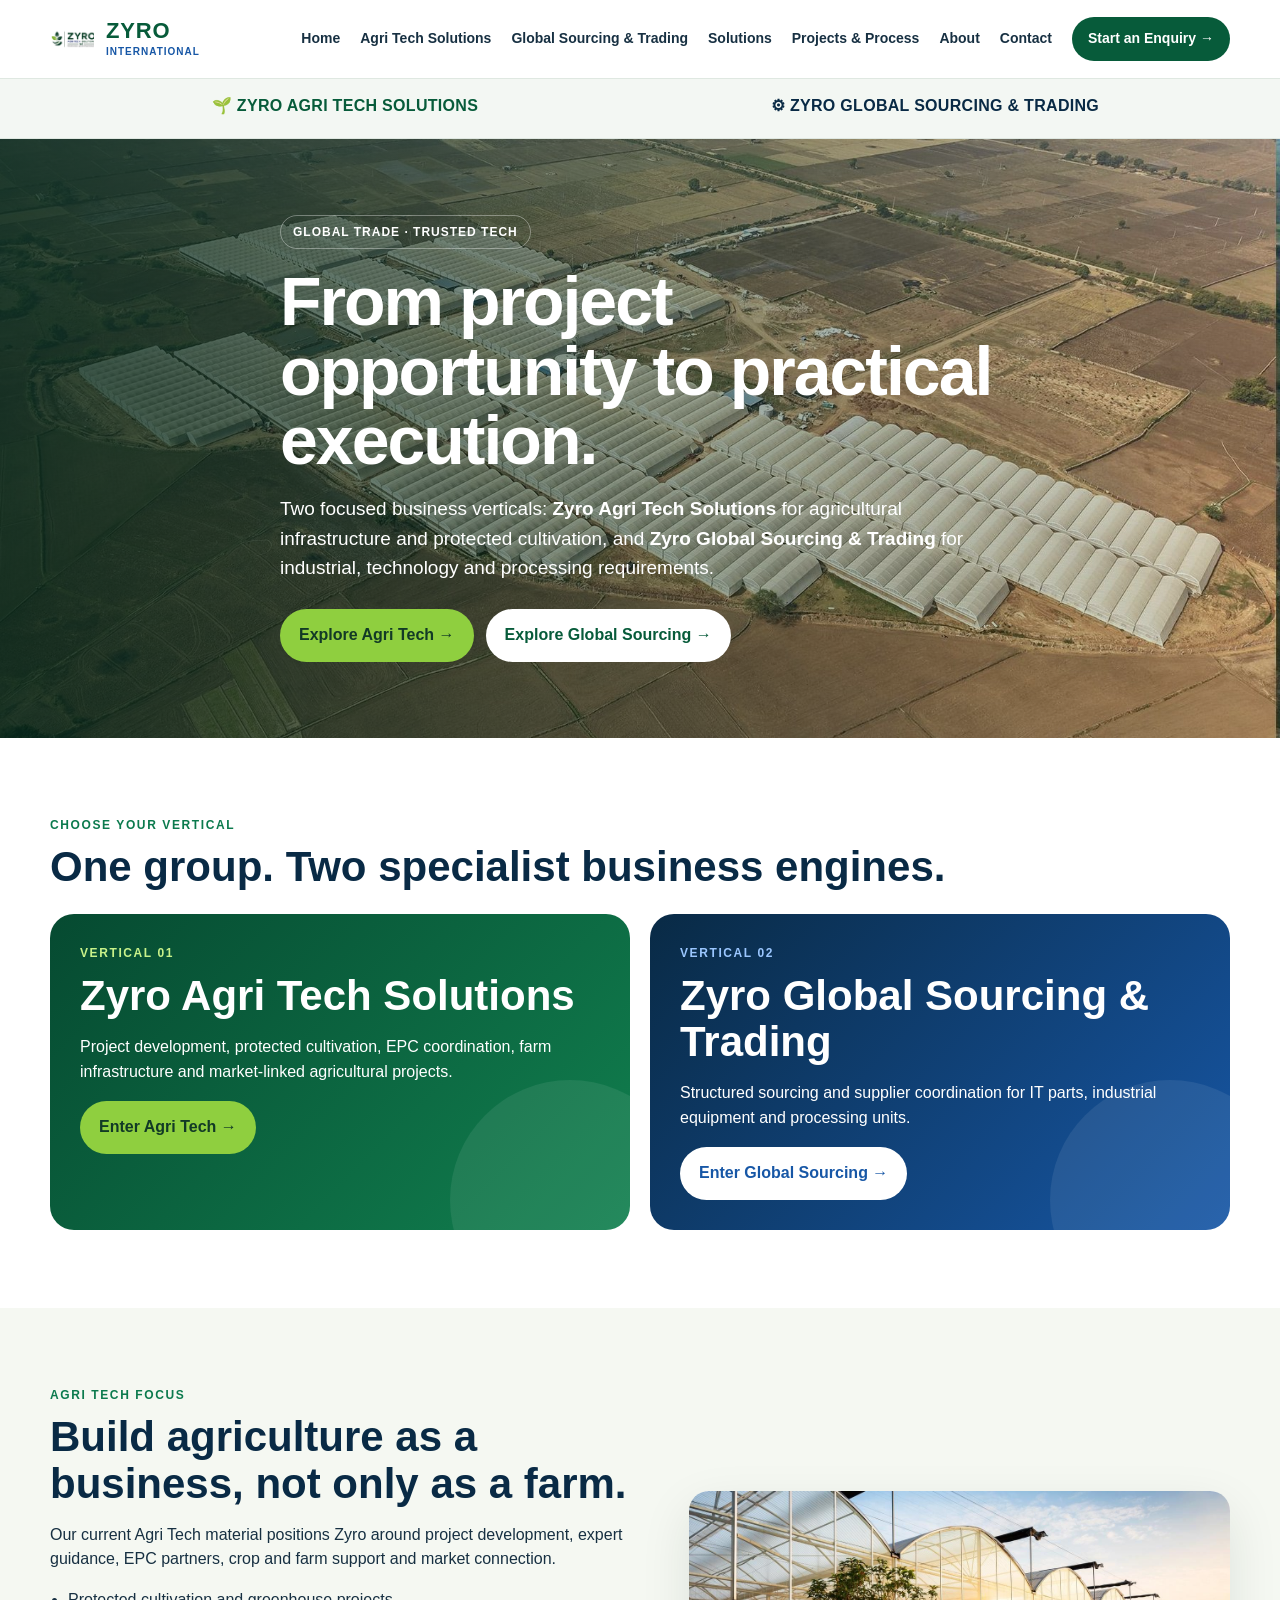
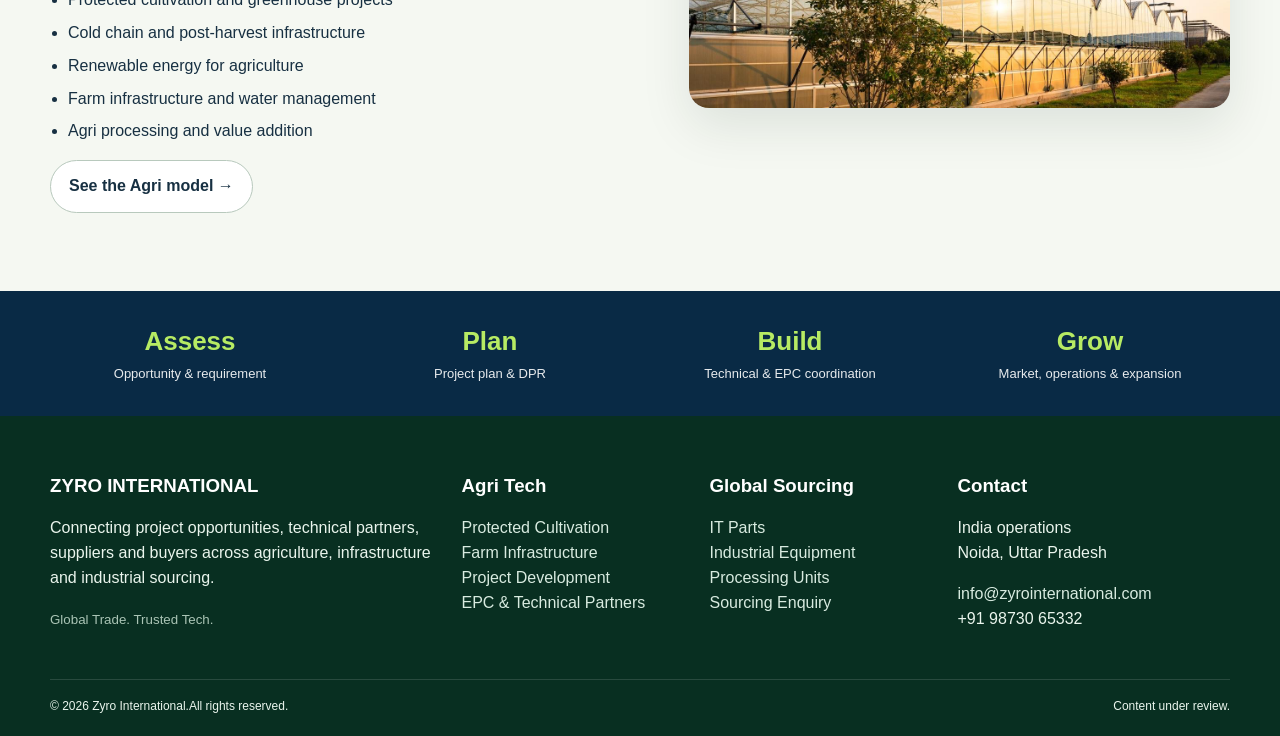
==== commit 0494e168: "Update index.html" ====
--- a/index.html
+++ b/index.html
@@ -6,7 +6,6 @@
   <meta name="viewport" content="width=device-width, initial-scale=1">
   <title>Zyro International | Global Trade. Trusted Tech.</title>
   <link rel="icon" href="/favicon.ico" type="image/x-icon">
-  <link rel="icon" href="/zyro-favicon.png" type="image/png" sizes="512x512">
   <meta name="description" content="Zyro International — Agri Tech Solutions and Global Sourcing &amp; Trading.">
   <link rel="stylesheet" href="styles.css">
 </head>
@@ -50,6 +49,6 @@
     <div><h3>Global Sourcing</h3><p><a href="global-sourcing.html">IT Parts</a><br><a href="global-sourcing.html">Industrial Equipment</a><br><a href="global-sourcing.html">Processing Units</a><br><a href="contact.html">Sourcing Enquiry</a></p></div>
     <div><h3>Contact</h3><p>India operations<br>Noida, Uttar Pradesh</p><p><a href="mailto:info@zyrointernational.com">info@zyrointernational.com</a><br>+91 98730 65332</p></div>
   </div>
-  <div class="foot-bottom"><span>© 2026 Zyro International. Agri 1 Testing Website.</span><span>Test environment — content and branding subject to final approval.</span></div>
+  <div class="foot-bottom"><span>© 2026 Zyro International.All rights reserved.</span><span> Content under review.</span></div>
 </div></footer>
 <script src="script.js"></script></body></html>
